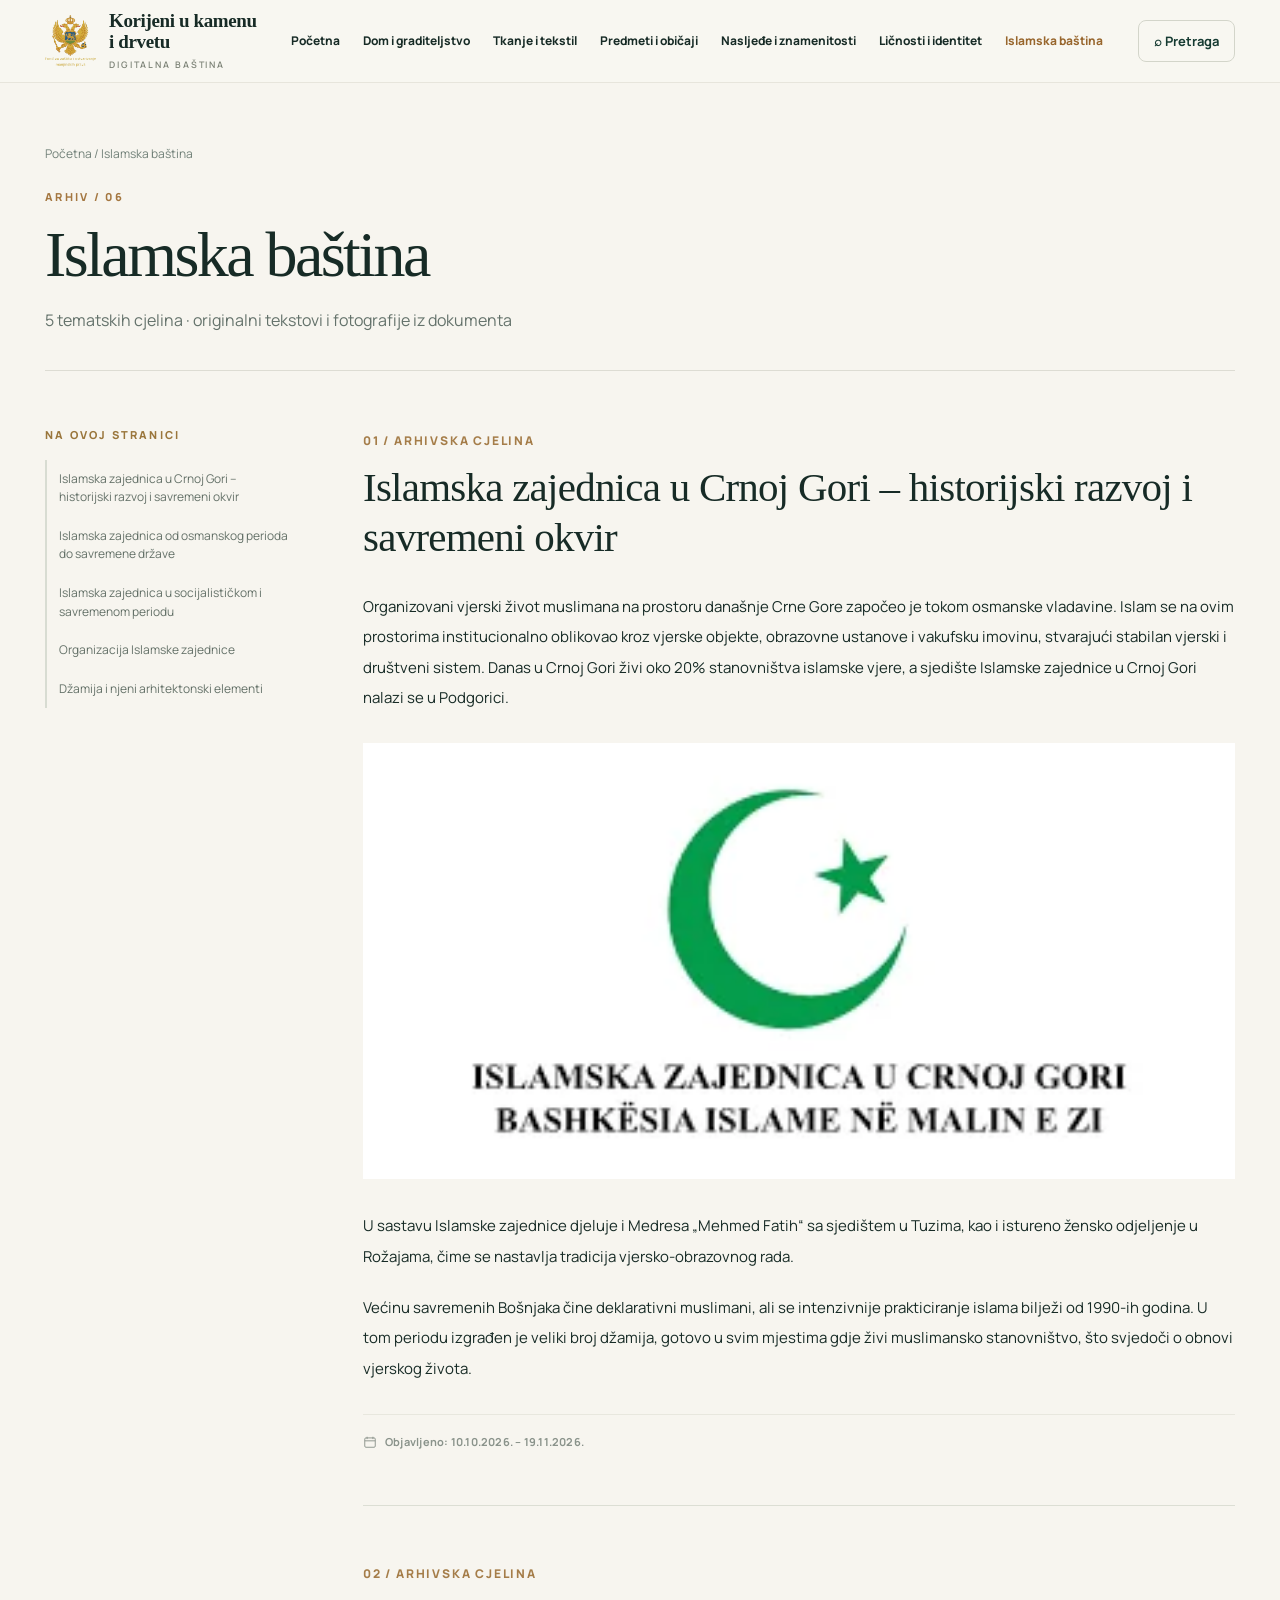
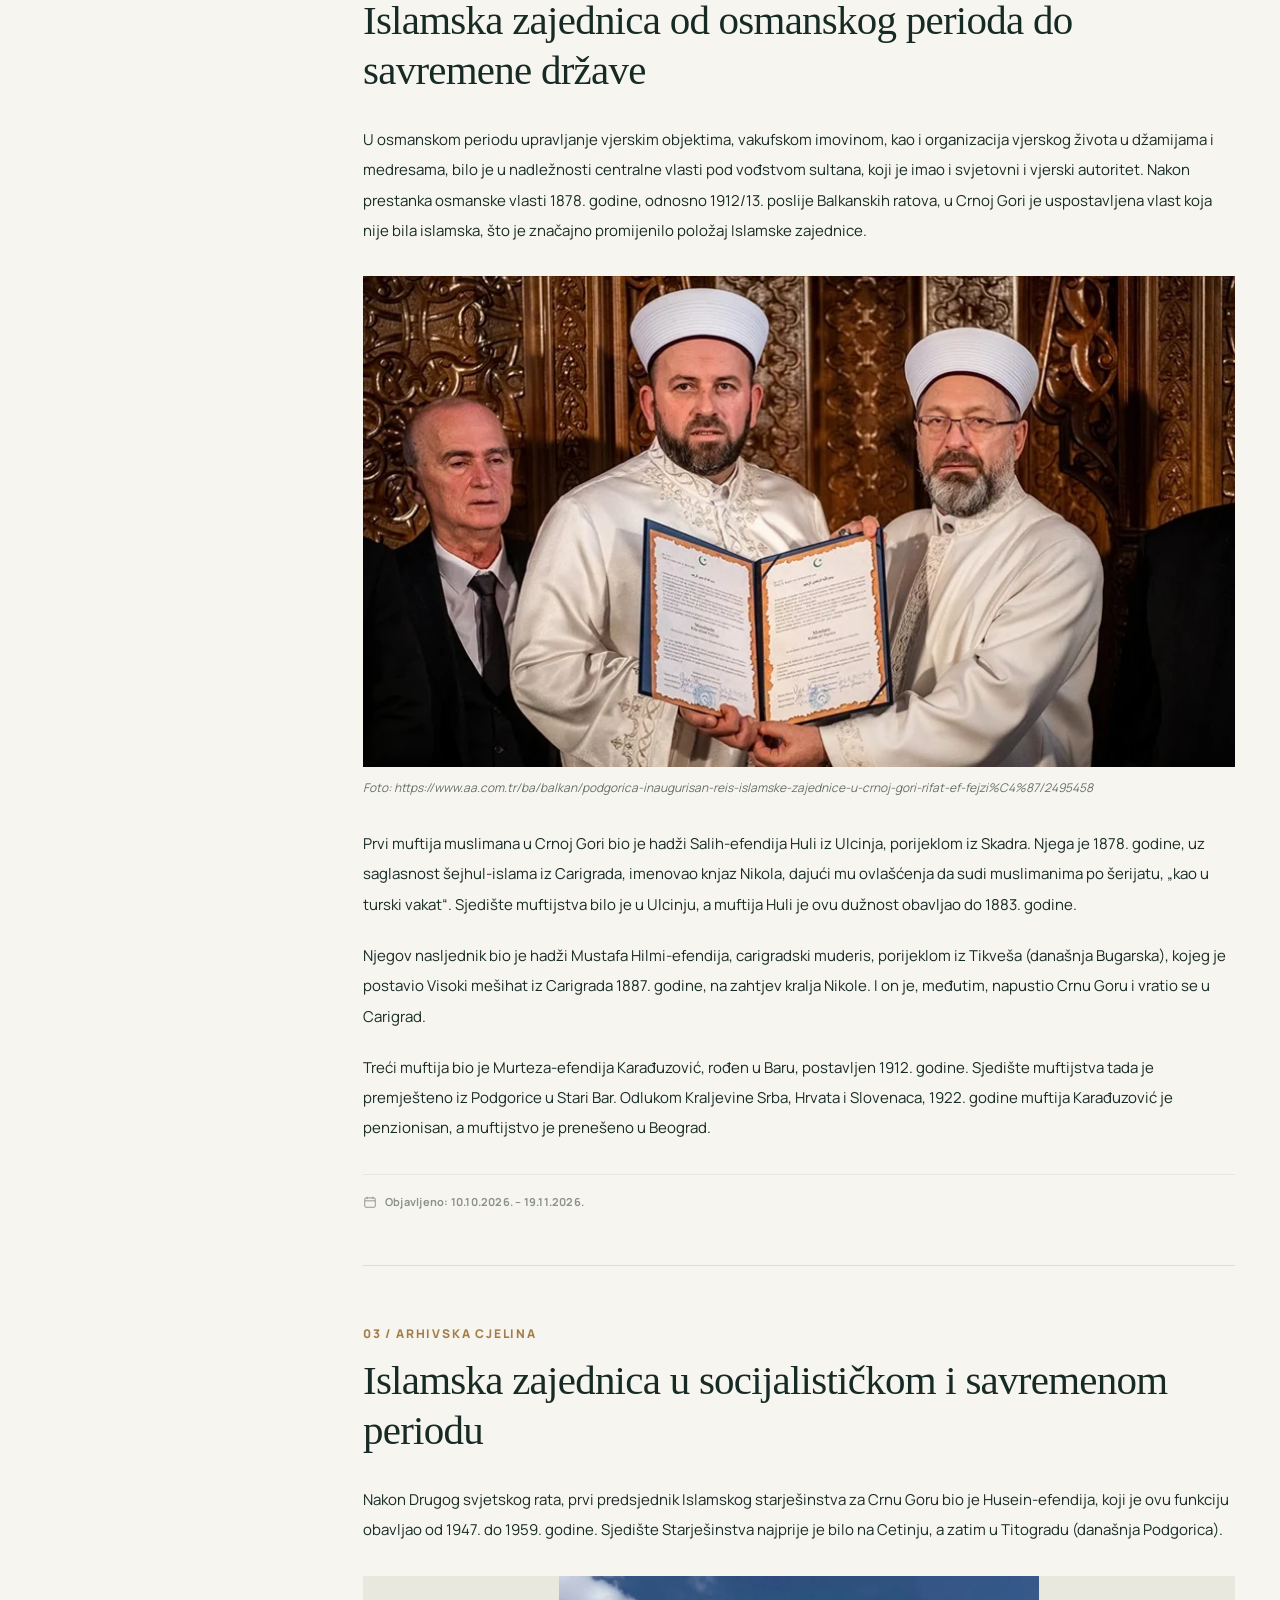
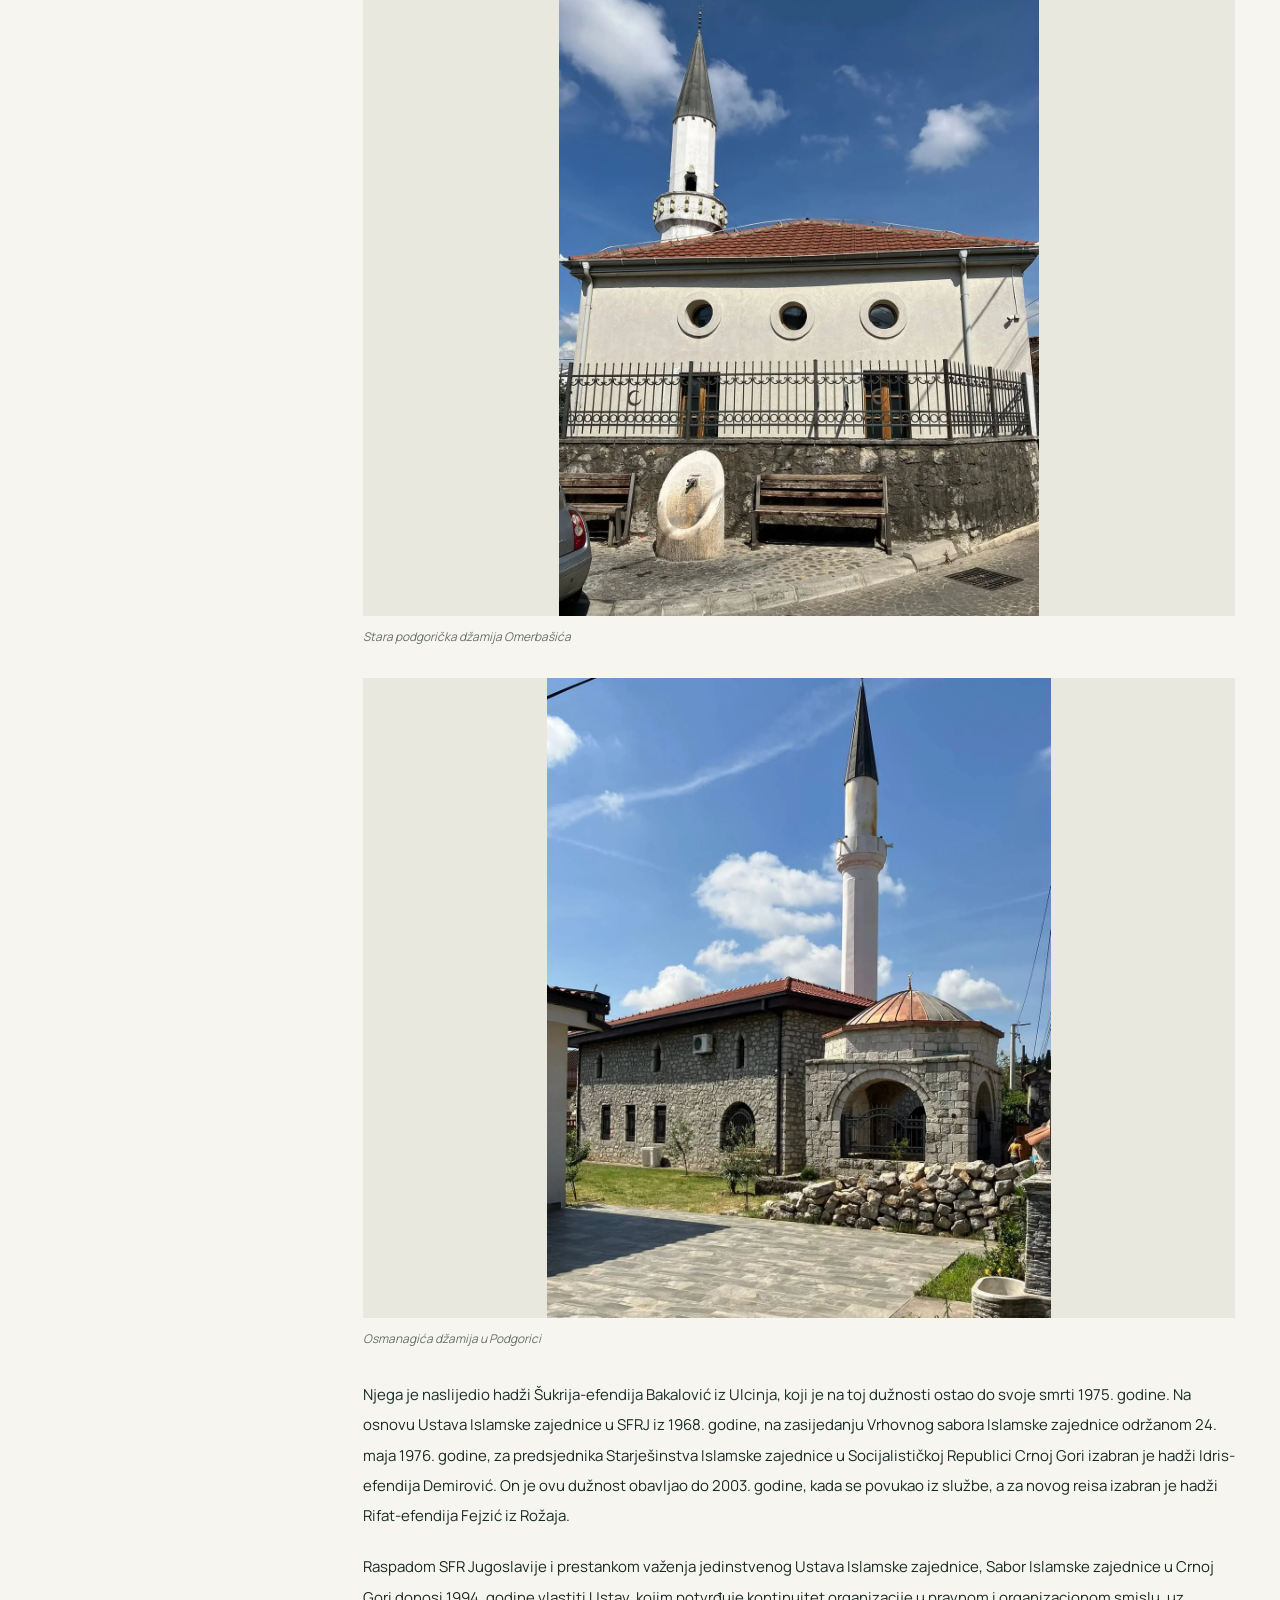
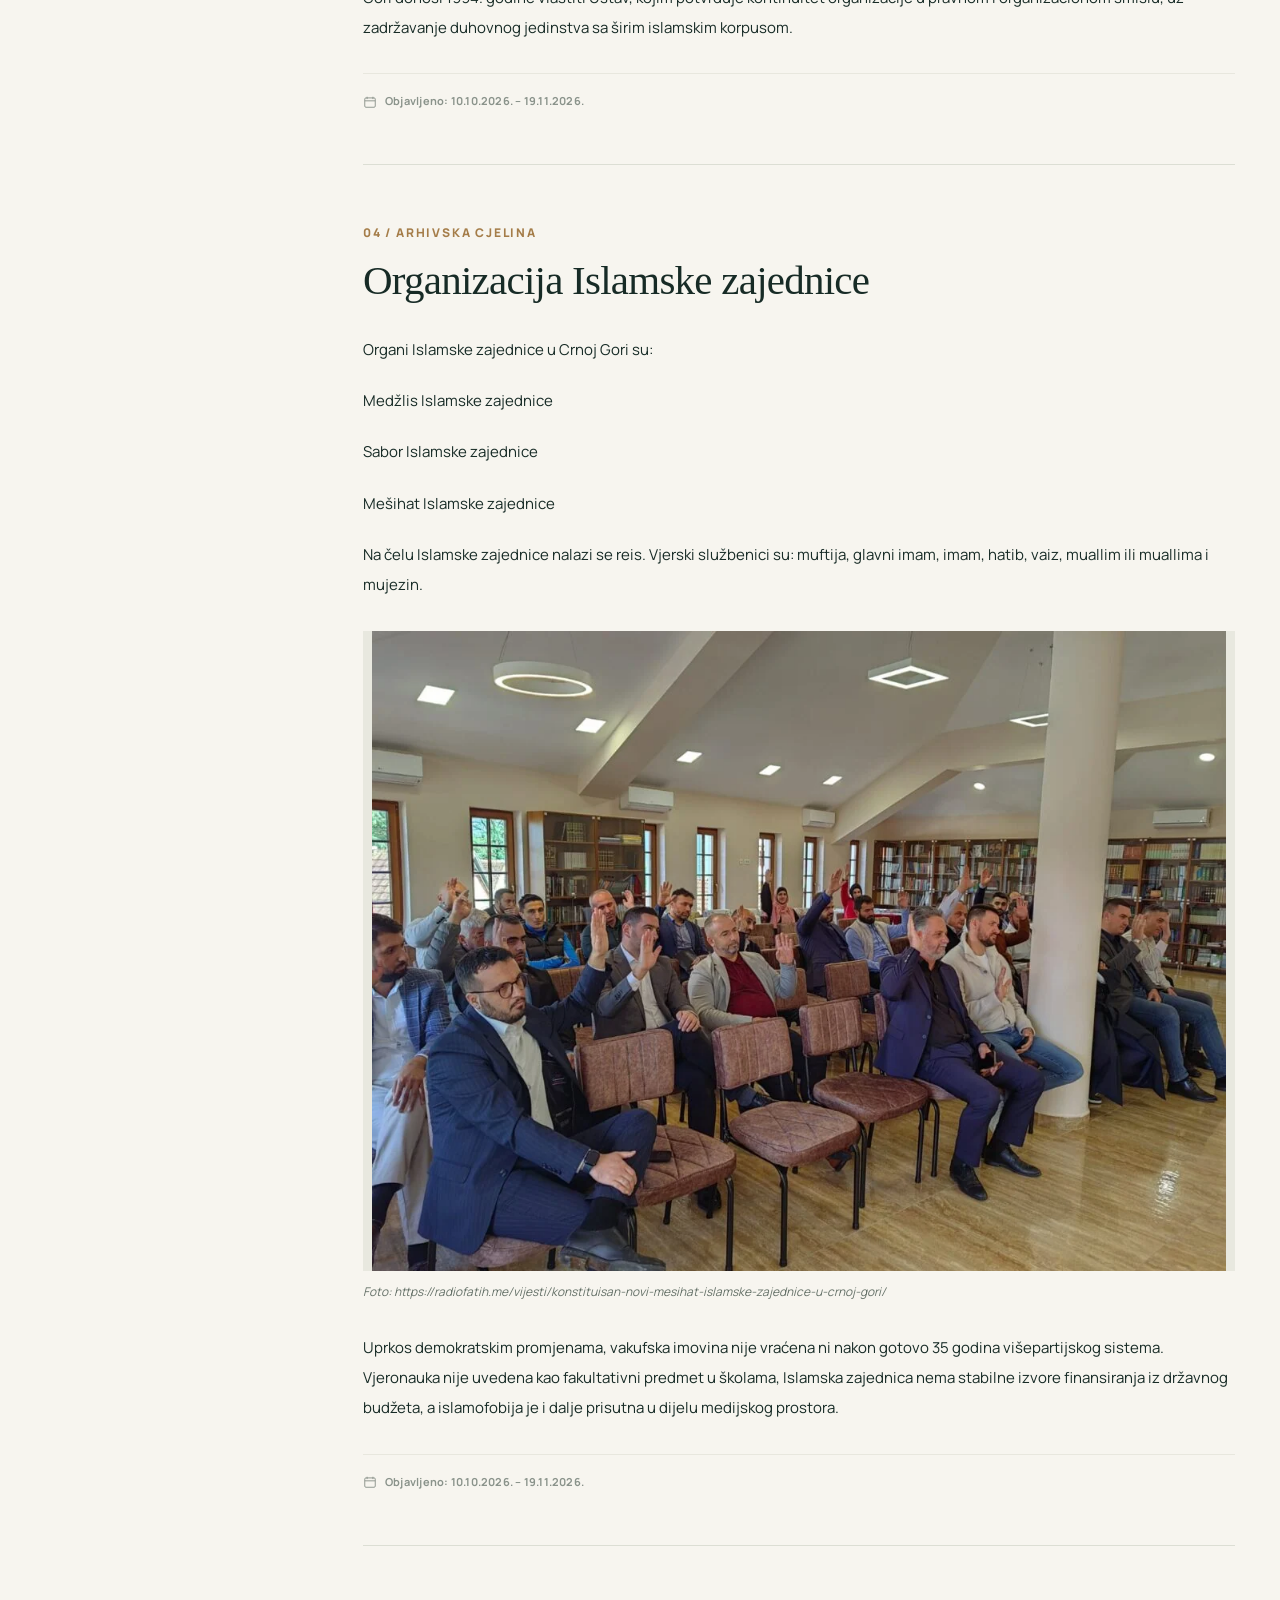
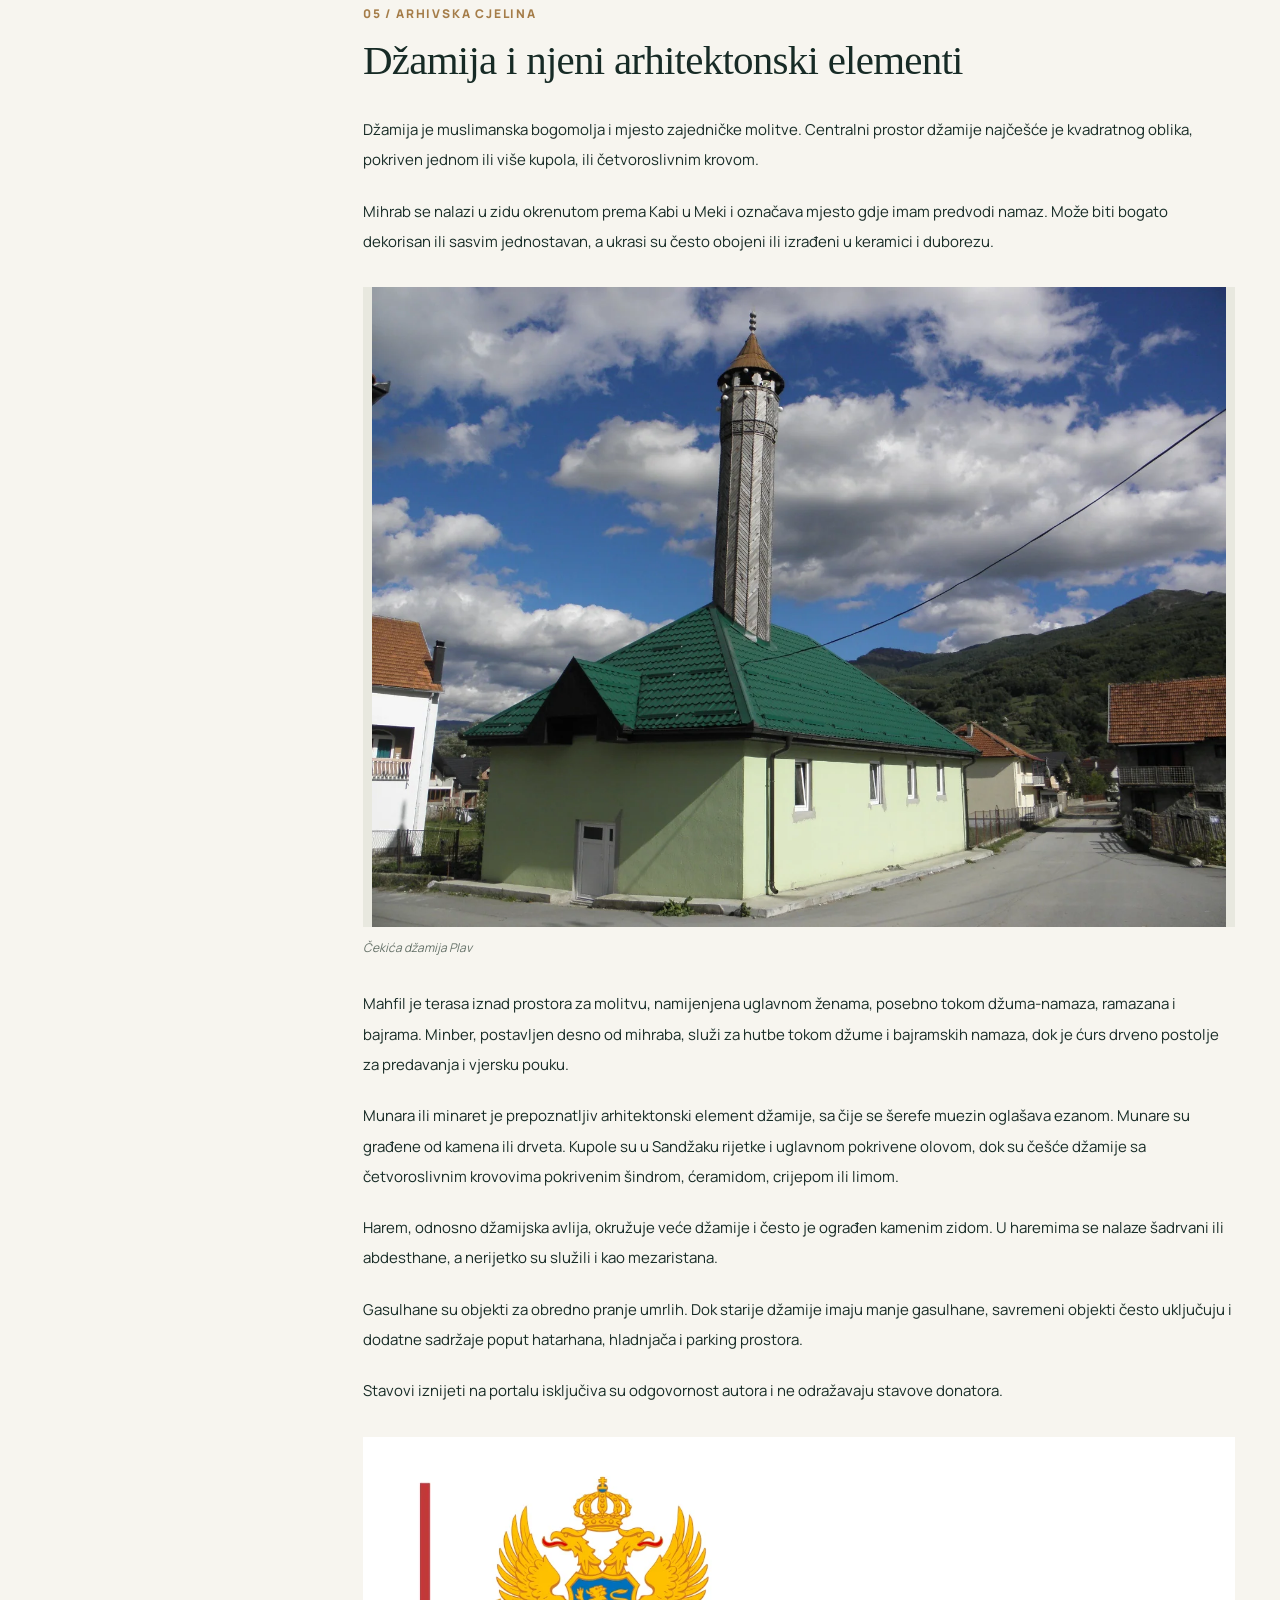
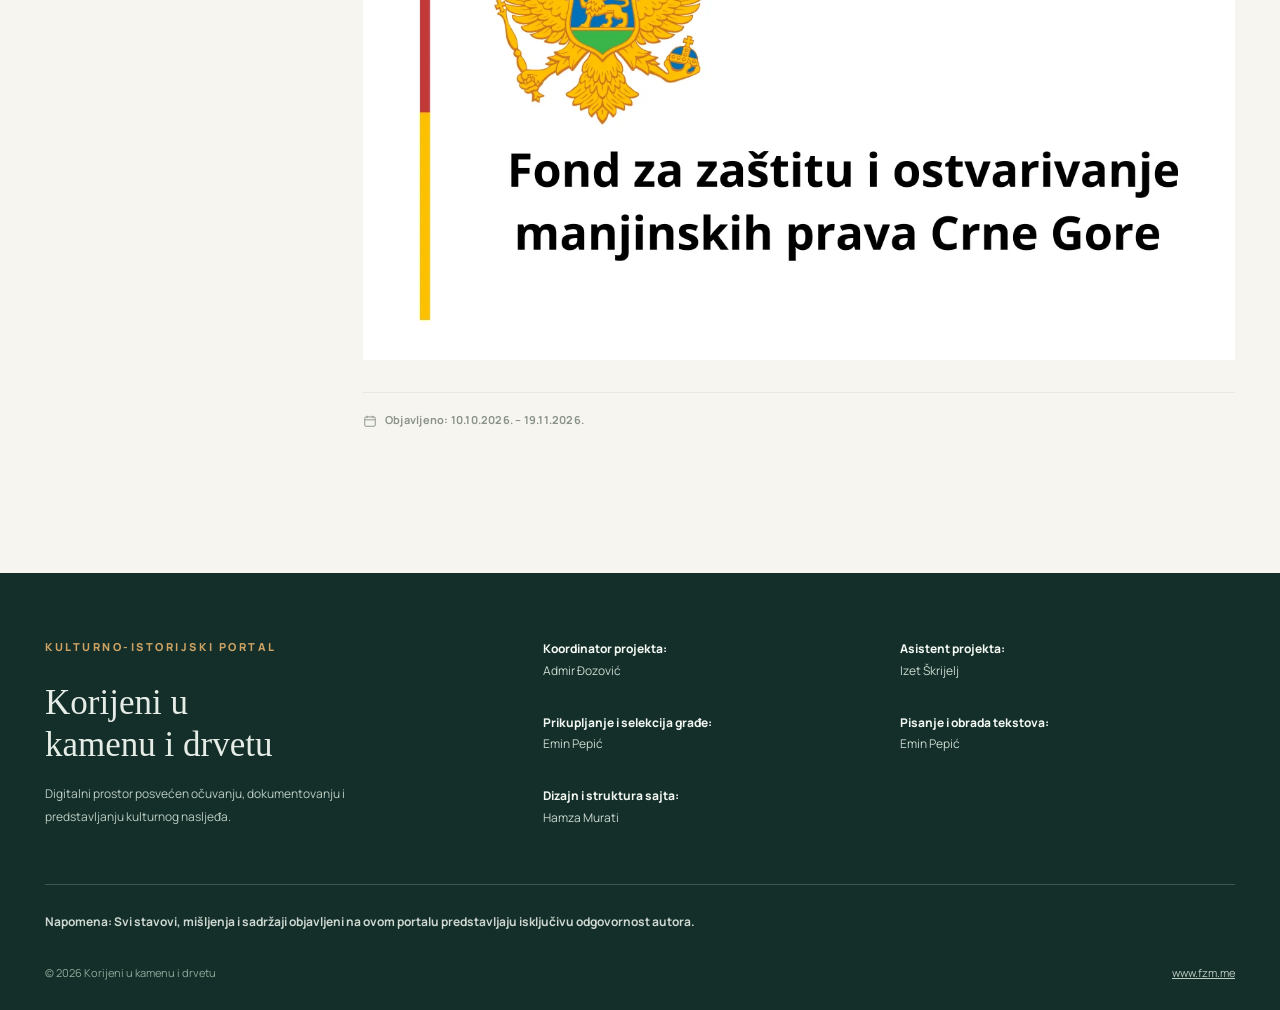
==== islamska-bastina.html @ f93236d7 "Add files via upload" ====
<!doctype html><html lang="bs"><head><meta charset="UTF-8"><meta name="viewport" content="width=device-width, initial-scale=1"><meta name="description" content="Istražite islamska baština kroz originalne arhivske zapise i fotografije."><meta name="theme-color" content="#163b32"><meta property="og:type" content="website"><meta property="og:title" content="Islamska baština | Korijeni u kamenu i drvetu"><meta property="og:description" content="Istražite islamska baština kroz originalne arhivske zapise i fotografije."><title>Islamska baština | Korijeni u kamenu i drvetu</title><link rel="icon" href="favicon.svg" type="image/svg+xml"><link rel="stylesheet" href="styles.css"><script defer src="data/content.js"></script><script defer src="app.js"></script></head><body data-page="islamska-bastina"><div id="app"></div><noscript><div class="noscript">Za prikaz ovog arhiva potrebno je omogućiti JavaScript. Svi izvorni tekstovi dostupni su i u datoteci data/content.json.</div></noscript></body></html>
---- styles.css ----
@import url('https://fonts.googleapis.com/css2?family=DM+Sans:wght@400;500;600;700&family=Manrope:wght@400;500;600;700;800&display=swap');
:root{--paper:#f7f5ef;--white:#fffefa;--ink:#172b26;--muted:#61716a;--line:#dddcd3;--forest:#163b32;--forest2:#244e42;--gold:#be8b48;--serif:Georgia,'Times New Roman',serif;--sans:'Manrope','DM Sans',system-ui,sans-serif}*{box-sizing:border-box}html{scroll-behavior:smooth;scroll-padding-top:100px}body{margin:0;color:var(--ink);font-family:var(--sans);background:var(--paper);line-height:1.72}button,input{font:inherit}a{color:inherit}a:focus-visible,button:focus-visible,input:focus-visible{outline:3px solid #d19e50;outline-offset:3px}.skip{position:absolute;left:-999px;top:0;background:white;padding:12px;z-index:999}.skip:focus{left:12px}.container{width:min(1190px,calc(100% - 48px));margin:auto}.site-header{position:sticky;top:0;z-index:40;background:#f8f7f1f2;backdrop-filter:blur(14px);border-bottom:1px solid #e7e5dc}.topbar{display:flex;gap:22px;align-items:center;justify-content:space-between;min-height:82px}.brand{display:flex;align-items:center;gap:13px;text-decoration:none;max-width:330px}.brand-icon{display:grid;place-items:center;width:46px;height:46px;border:1.5px solid var(--gold);border-radius:50%;color:var(--forest);font:32px var(--serif);flex-shrink:0}.brand-text{font-family:var(--serif);font-size:19px;line-height:1.1;font-weight:700;letter-spacing:-.02em}.brand-small{display:block;color:#7d8377;text-transform:uppercase;font:600 9px var(--sans);letter-spacing:.21em;margin-top:5px}.nav{display:flex;align-items:center;gap:23px}.nav a{text-decoration:none;font-size:12px;font-weight:750;white-space:nowrap;transition:color .2s}.nav a:hover,.nav a[aria-current=page]{color:#98662d}.actions{display:flex;align-items:center;gap:10px}.search-trigger,.menu-trigger{border:1px solid #d3d5ca;background:transparent;color:var(--forest);height:42px;border-radius:8px;padding:0 15px;cursor:pointer;font-size:13px;font-weight:700}.menu-trigger{display:none}.hero{position:relative;background:#17382f;color:white;overflow:hidden}.hero-image{position:absolute;inset:0;width:100%;height:100%;object-fit:cover;opacity:.31;filter:saturate(.68)}.hero:after{content:'';position:absolute;inset:0;background:linear-gradient(90deg,#17382feb 0%,#17382fd8 45%,#17382f38 100%)}.hero-inner{min-height:540px;position:relative;z-index:1;display:flex;align-items:center;padding:75px 0 90px}.hero-copy{max-width:690px}.eyebrow{font-size:11px;text-transform:uppercase;letter-spacing:.23em;font-weight:800;color:#cda263;display:block;margin-bottom:25px}.hero h1{font-family:var(--serif);font-weight:400;letter-spacing:-.04em;font-size:clamp(48px,6vw,86px);line-height:1.06;margin:0 0 23px}.hero p{max-width:595px;color:#e0e6dc;font-size:16px;line-height:1.9}.btn{display:inline-flex;align-items:center;gap:14px;background:#d9b078;color:#20382f;font-size:13px;font-weight:800;letter-spacing:.02em;padding:14px 23px;border-radius:4px;text-decoration:none;margin-top:20px;transition:transform .2s,background .2s}.btn:hover{transform:translateY(-2px);background:#efc58b}.section-header{display:flex;align-items:end;justify-content:space-between;gap:25px;margin-bottom:27px}.kicker{text-transform:uppercase;letter-spacing:.21em;font-size:11px;color:#a47741;font-weight:800;display:block;margin-bottom:12px}h2.display{font:400 clamp(30px,4vw,49px)/1.13 var(--serif);letter-spacing:-.025em;margin:0}.intro{padding:73px 0 35px}.intro p{max-width:770px;color:#57665e;margin:15px 0 0}.section-grid{display:grid;grid-template-columns:repeat(3,minmax(0,1fr));gap:24px;padding:14px 0 75px}.category-card{display:block;text-decoration:none;background:#fff;border:1px solid #e4e1d6;transition:transform .2s,box-shadow .2s;overflow:hidden}.category-card:hover{transform:translateY(-4px);box-shadow:0 15px 35px #183c2f16}.category-image{height:195px;width:100%;object-fit:cover;background:#e4e5dd}.category-body{padding:24px 23px 27px}.category-count{font-size:11px;text-transform:uppercase;letter-spacing:.14em;color:#9c773e;font-weight:700}.category-title{display:block;font:400 28px/1.16 var(--serif);margin:10px 0 18px}.category-link{font-size:12px;font-weight:800;color:var(--forest2)}.quote-strip{background:#e8e9df;padding:55px 0;border-top:1px solid #dedfd4}.quote-strip blockquote{font:italic 30px/1.45 var(--serif);margin:0;max-width:900px}.quote-strip small{display:block;margin-top:16px;color:#718079;font-size:12px}.page-heading{padding:61px 0 35px;border-bottom:1px solid var(--line)}.breadcrumb{font-size:12px;color:#718078;margin-bottom:23px}.breadcrumb a{text-decoration:none}.page-heading h1{font:400 clamp(40px,5vw,66px)/1.12 var(--serif);letter-spacing:-.04em;margin:0 0 17px}.page-heading p{color:#64726b;margin:0}.reading-layout{display:grid;grid-template-columns:255px minmax(0,1fr);gap:63px;padding-top:55px;padding-bottom:90px}.toc{align-self:start;position:sticky;top:120px}.toc-title{font-size:11px;text-transform:uppercase;letter-spacing:.2em;color:#9a763c;font-weight:800;margin-bottom:15px}.toc a{display:block;text-decoration:none;font-size:12px;line-height:1.55;padding:10px 12px;border-left:2px solid #d8dcd2;color:#647168}.toc a:hover{border-color:#a57b46;color:#173c32}.article-section{padding:0 0 53px;margin-bottom:53px;border-bottom:1px solid #dcded4}.article-section:last-child{margin-bottom:0;border:0}.article-index{color:#a57d49;font-size:12px;font-weight:800;letter-spacing:.15em}.article-section h2{font:400 clamp(30px,3.2vw,44px)/1.22 var(--serif);letter-spacing:-.018em;margin:10px 0 29px}.article-section p{font-size:15px;line-height:2.02;margin:0 0 21px;white-space:pre-wrap;overflow-wrap:anywhere}.article-section figure{margin:30px 0 32px}.archive-image{border:0;background:#ede9df;padding:0;display:block;cursor:zoom-in;width:100%;line-height:0}.archive-image img{width:100%;height:auto;max-height:640px;object-fit:contain;display:block;background:#e8e8df}.article-section figcaption{font-size:12px;color:#667269;margin-top:11px;line-height:1.6;font-style:italic}.publish-date{display:flex;align-items:center;gap:8px;color:#8a938b;font-size:11px;font-weight:700;letter-spacing:.02em;margin-top:30px;padding-top:18px;border-top:1px solid #e8e7de}.publish-date svg{width:14px;height:14px}.site-footer{background:#142f29;color:#e6ece6;padding:65px 0 27px}.footer-top{display:grid;grid-template-columns:1fr 1.6fr;gap:65px;padding-bottom:43px;border-bottom:1px solid #ffffff30}.footer-name{font:400 35px/1.2 var(--serif);margin:8px 0 17px}.footer-description{font-size:12px;color:#bbccc2;line-height:1.9;max-width:340px}.credits{display:grid;grid-template-columns:1fr 1fr;gap:18px 23px}.credit{font-size:12px;color:#cad8d0;line-height:1.8}.credit strong{display:block;font-weight:750;color:#f3f7f2}.footer-note{padding:26px 0 10px;font-size:12px;line-height:1.8;color:#d0d8d2}.footer-bottom{display:flex;justify-content:space-between;gap:15px;color:#8fa99a;font-size:11px;padding-top:22px}.footer-bottom a{color:#becdc3}.search-backdrop,.lightbox{position:fixed;inset:0;background:#0b1d19e8;z-index:90;display:none;align-items:flex-start;justify-content:center;padding:9vh 20px 20px}.search-backdrop.open,.lightbox.open{display:flex}.search-panel{width:min(760px,100%);background:#fcfaf5;border-radius:9px;max-height:82vh;display:flex;flex-direction:column;overflow:hidden;box-shadow:0 30px 80px #0004}.search-head{padding:25px 28px 16px;display:flex;align-items:center;justify-content:space-between}.search-head h2{font:400 28px var(--serif);margin:0}.close-btn{border:0;background:transparent;font-size:28px;cursor:pointer;color:inherit;padding:0 6px}.search-field{margin:0 28px 18px;padding:15px 17px;border:1px solid #cdd2c9;border-radius:4px;background:white;outline:none}.search-results{padding:0 28px 28px;overflow-y:auto}.search-result{display:block;text-decoration:none;padding:15px 0;border-top:1px solid #e6e4dd}.search-result b{display:block;font:400 20px var(--serif)}.search-result small{font-size:11px;color:#9b7439}.search-result p{margin:5px 0 0;font-size:12px;color:#68776c}.lightbox{align-items:center;flex-direction:column;padding:48px 20px;background:#06140ef5}.lightbox img{max-width:min(1400px,96vw);max-height:75vh;object-fit:contain}.lightbox-caption{color:#fff;max-width:850px;text-align:center;margin-top:14px;font:italic 14px var(--serif)}.lightbox .close-btn{position:absolute;right:25px;top:16px;color:#fff;font-size:38px}.lightbox-original{margin-top:13px;color:#e4d2b3;font-size:12px}.empty{padding:25px 0;font-size:13px;color:#6d776d}.archive-stats{display:flex;gap:40px;flex-wrap:wrap;margin-top:34px}.stat strong{font:400 32px var(--serif);display:block}.stat span{color:#8c9d91;text-transform:uppercase;letter-spacing:.13em;font-size:10px}.utilitybar{display:flex;justify-content:flex-end;margin-top:15px}.utilitybar button{border:1px solid #d5d7cb;padding:8px 12px;background:transparent;color:#57685e;cursor:pointer;font-size:11px}.noscript{padding:24px;background:#fff2d0;text-align:center}
@media(max-width:1080px){.nav{gap:11px}.nav a{font-size:11px}.brand{max-width:280px}.reading-layout{gap:35px;grid-template-columns:210px minmax(0,1fr)}}@media(max-width:880px){.menu-trigger{display:inline-block}.nav{display:none;position:absolute;top:82px;left:0;right:0;background:#f8f7f1;box-shadow:0 18px 22px #0002;padding:15px 24px 25px;flex-direction:column;align-items:stretch;gap:0}.nav.open{display:flex}.nav a{font-size:14px;padding:10px 0}.reading-layout{grid-template-columns:1fr}.toc{position:static;display:flex;flex-wrap:wrap;gap:6px}.toc-title{width:100%}.toc a{border:1px solid #d9dad0;border-radius:3px;padding:8px}.section-grid{grid-template-columns:repeat(2,minmax(0,1fr))}.footer-top{gap:28px}}@media(max-width:620px){.container{width:calc(100% - 36px)}.topbar{min-height:72px}.brand-icon{width:37px;height:37px;font-size:26px}.brand-text{font-size:16px}.brand-small{font-size:8px}.search-trigger{padding:0 10px;font-size:11px}.menu-trigger{padding:0 10px}.nav{top:72px}.hero-inner{min-height:490px;padding:58px 0}.hero h1{font-size:54px}.hero p{font-size:14px}.intro{padding-top:50px}.section-grid{grid-template-columns:1fr;gap:17px;padding-bottom:55px}.category-image{height:220px}.footer-top{grid-template-columns:1fr;gap:23px}.credits{grid-template-columns:1fr}.page-heading{padding:45px 0 28px}.reading-layout{padding-top:35px}.article-section h2{font-size:32px}.article-section p{font-size:14px}.quote-strip blockquote{font-size:23px}.footer-bottom{flex-direction:column}.archive-stats{gap:25px}}@media(prefers-reduced-motion:reduce){html{scroll-behavior:auto}*,*:before,*:after{transition:none!important;animation:none!important}}

/* Originalni logotip Fonda: zadrzan izvorni odnos dimenzija 200:215. */
.brand-logo{display:block;width:51px;height:auto;aspect-ratio:200/215;object-fit:contain;flex-shrink:0}
@media(max-width:620px){.brand-logo{width:39px}.brand{gap:9px}.brand-text{font-size:15px}}
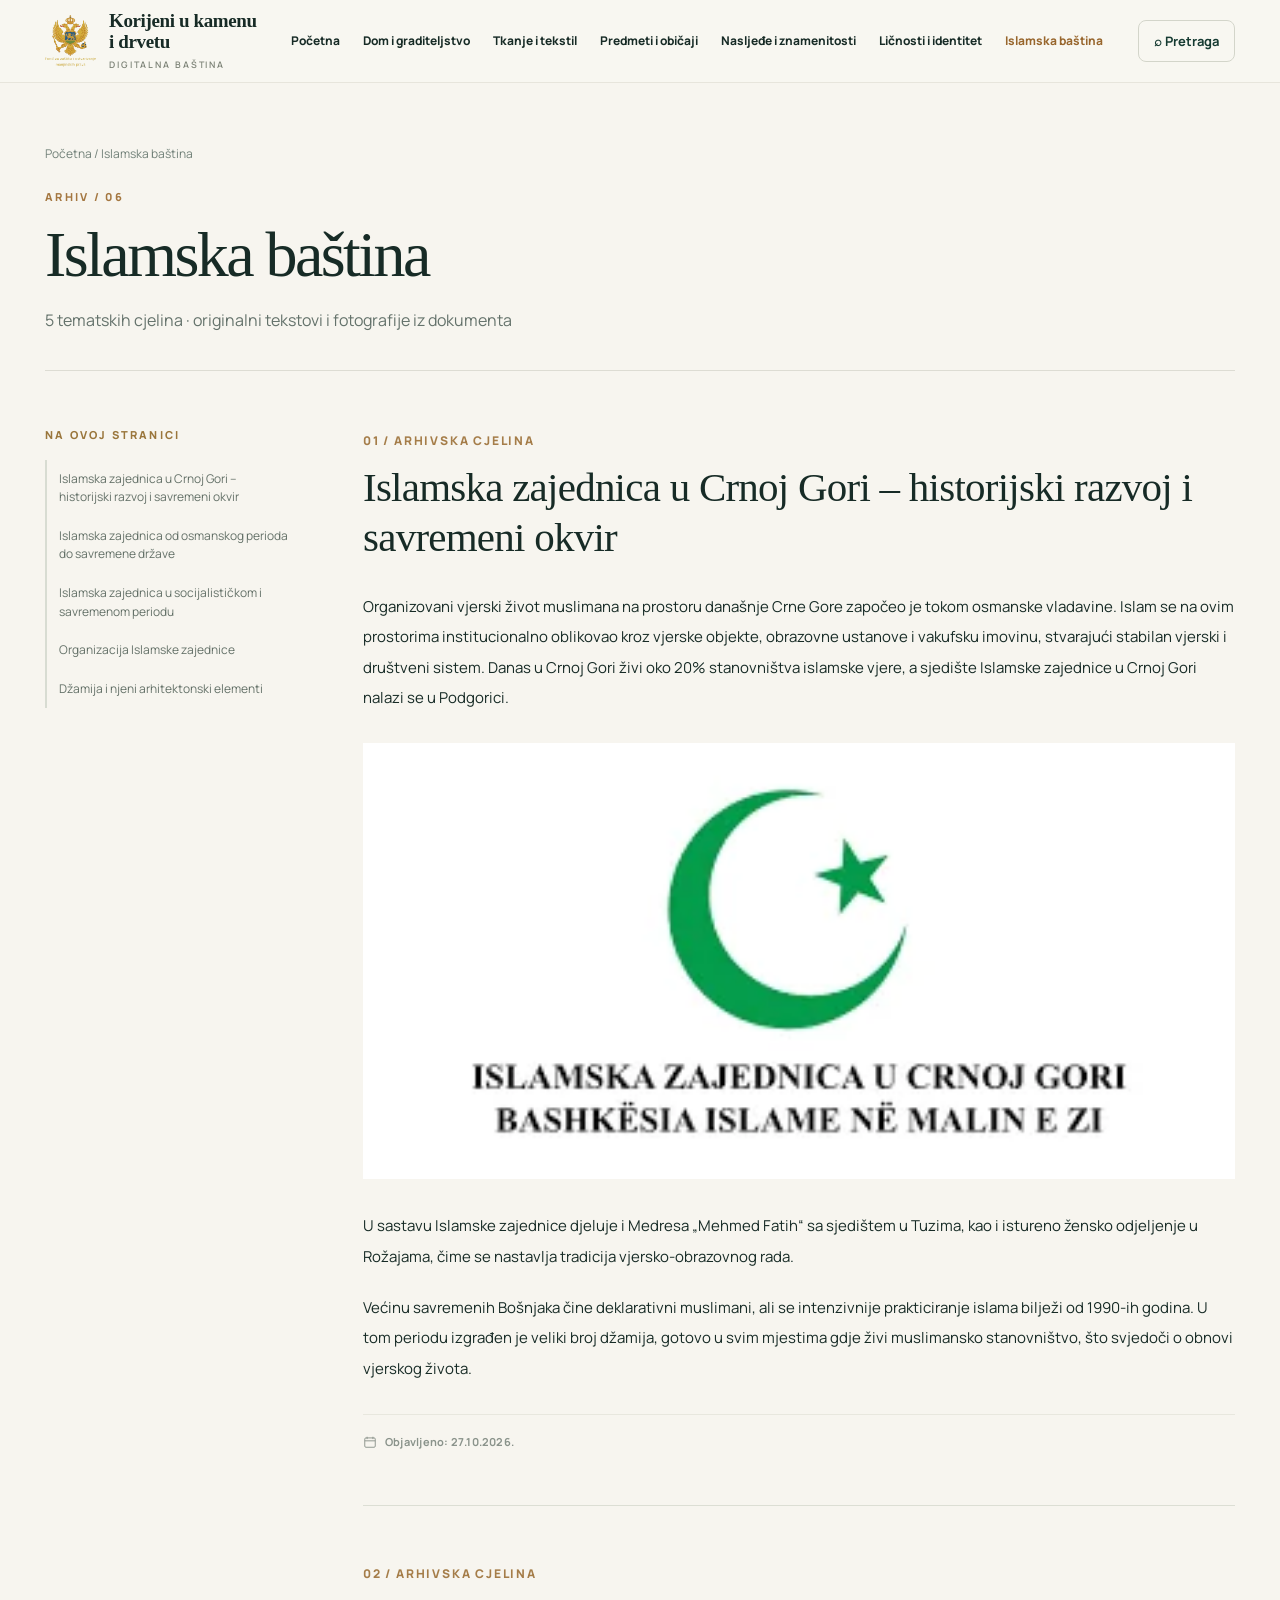
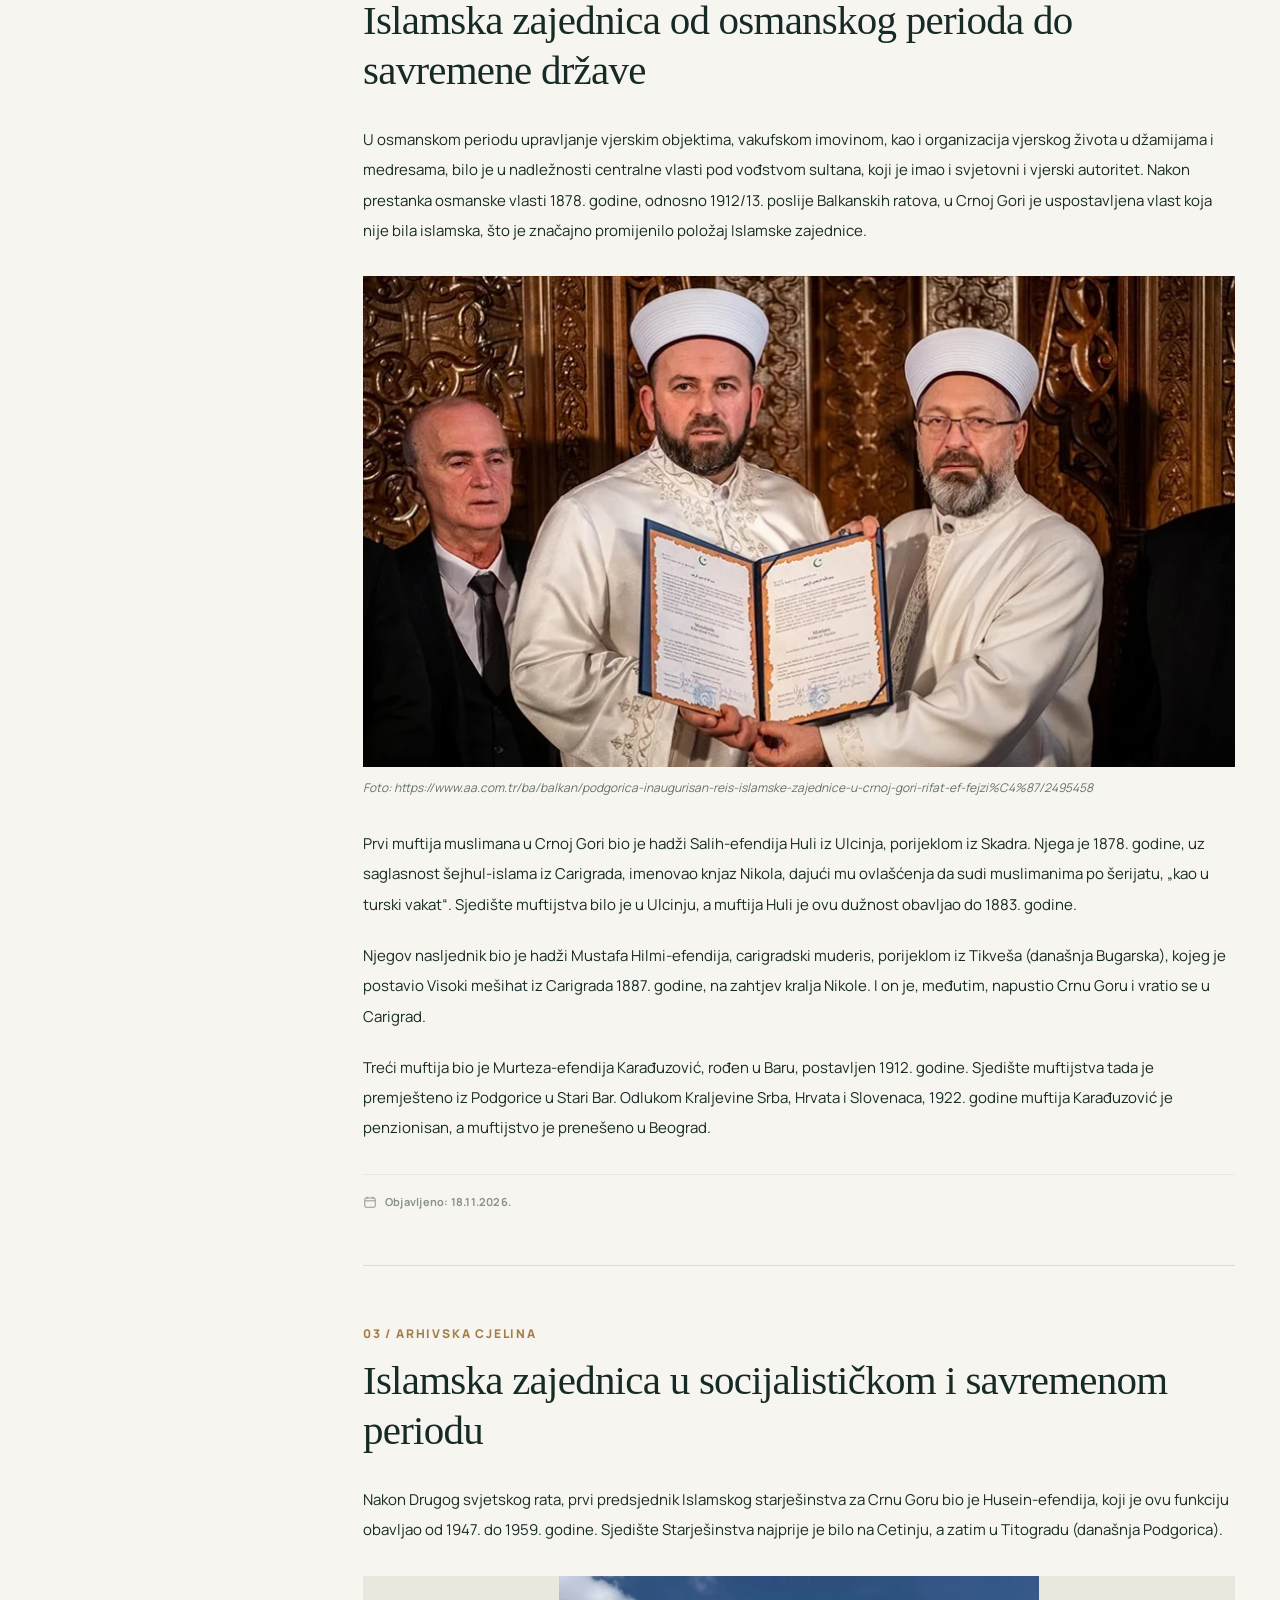
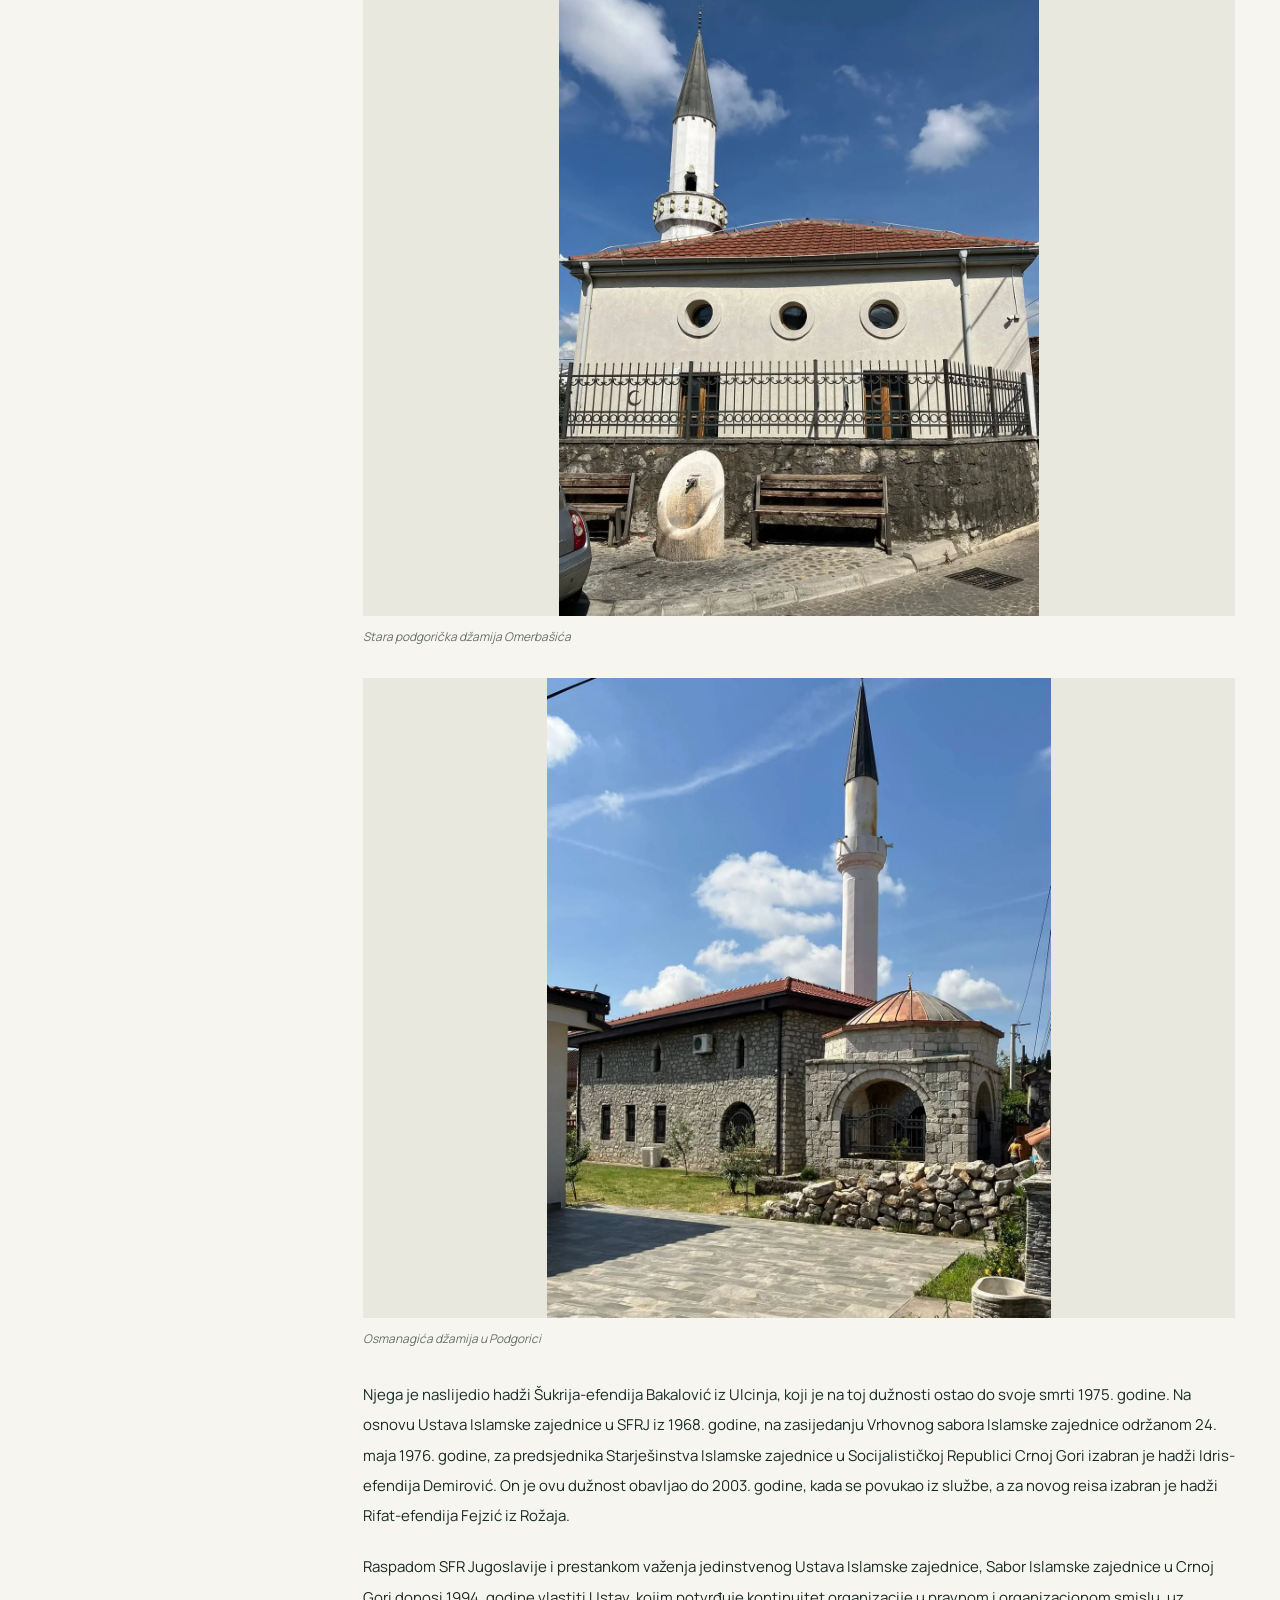
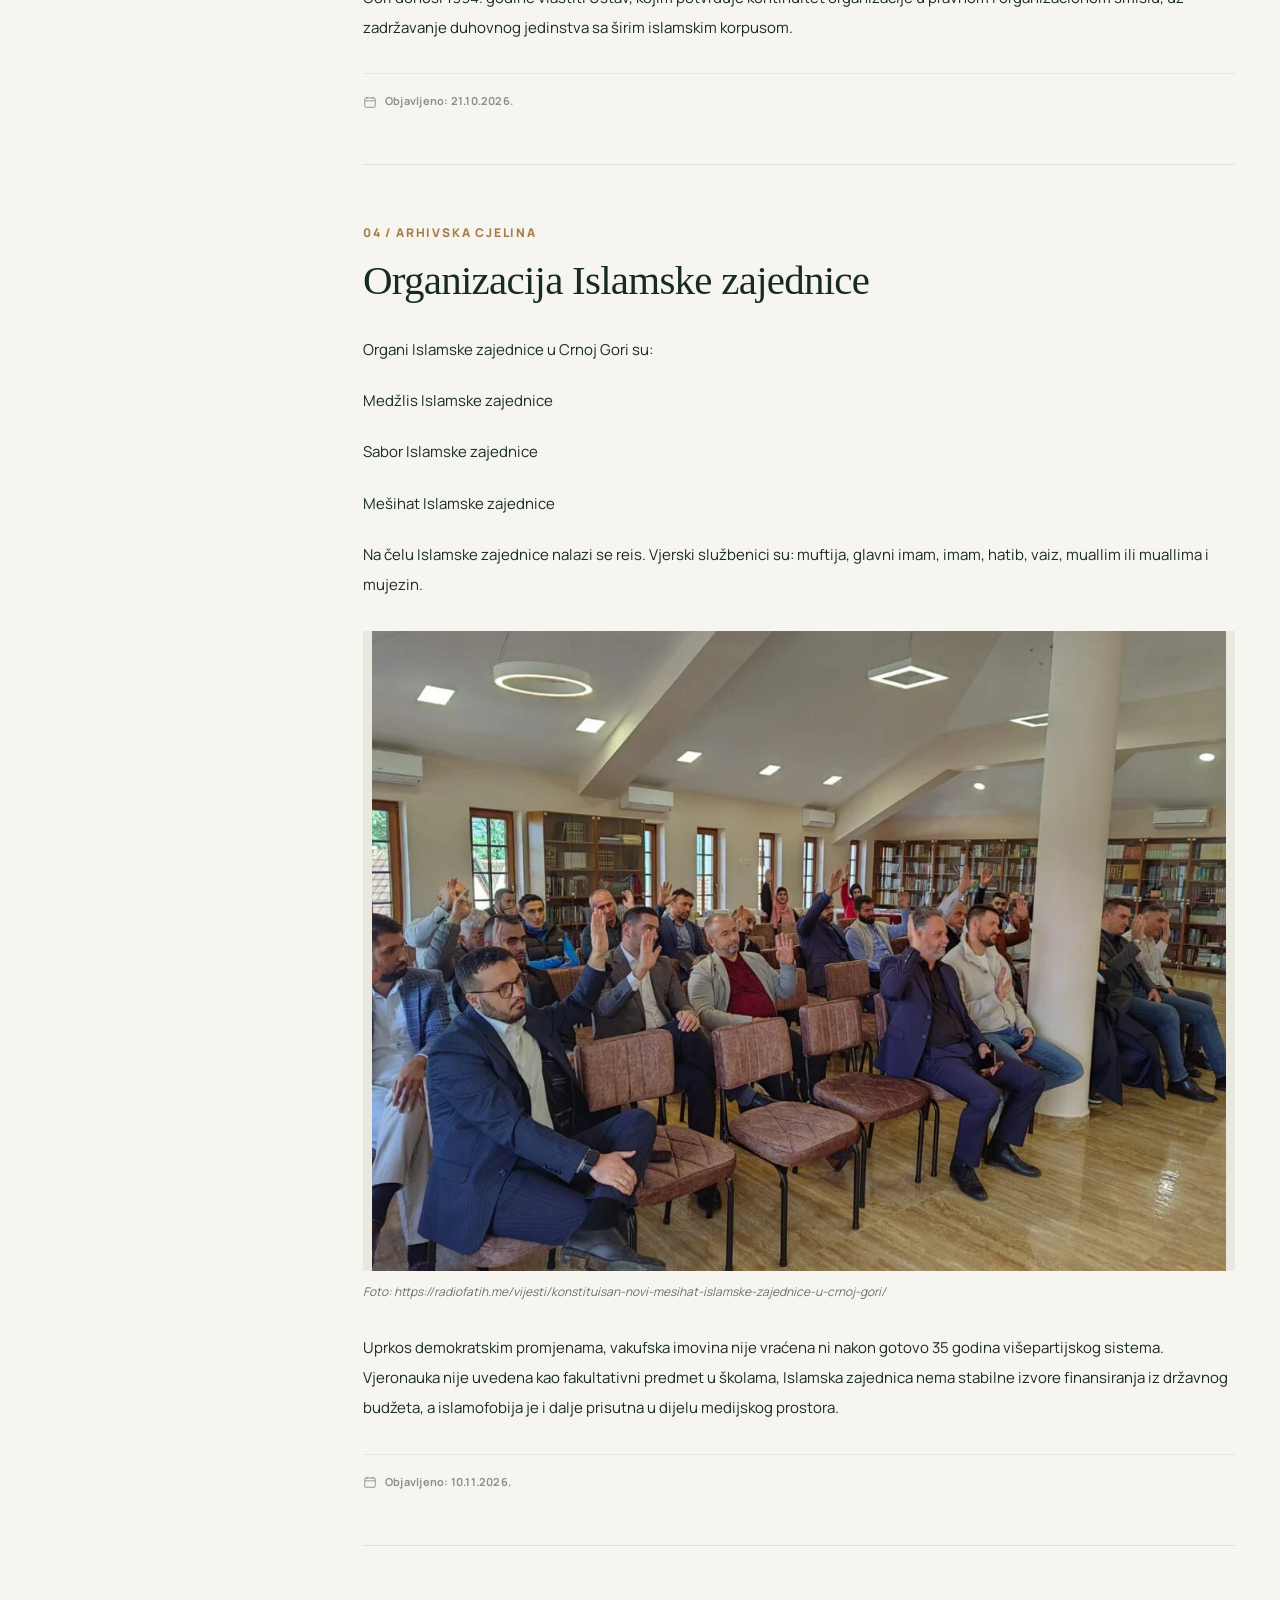
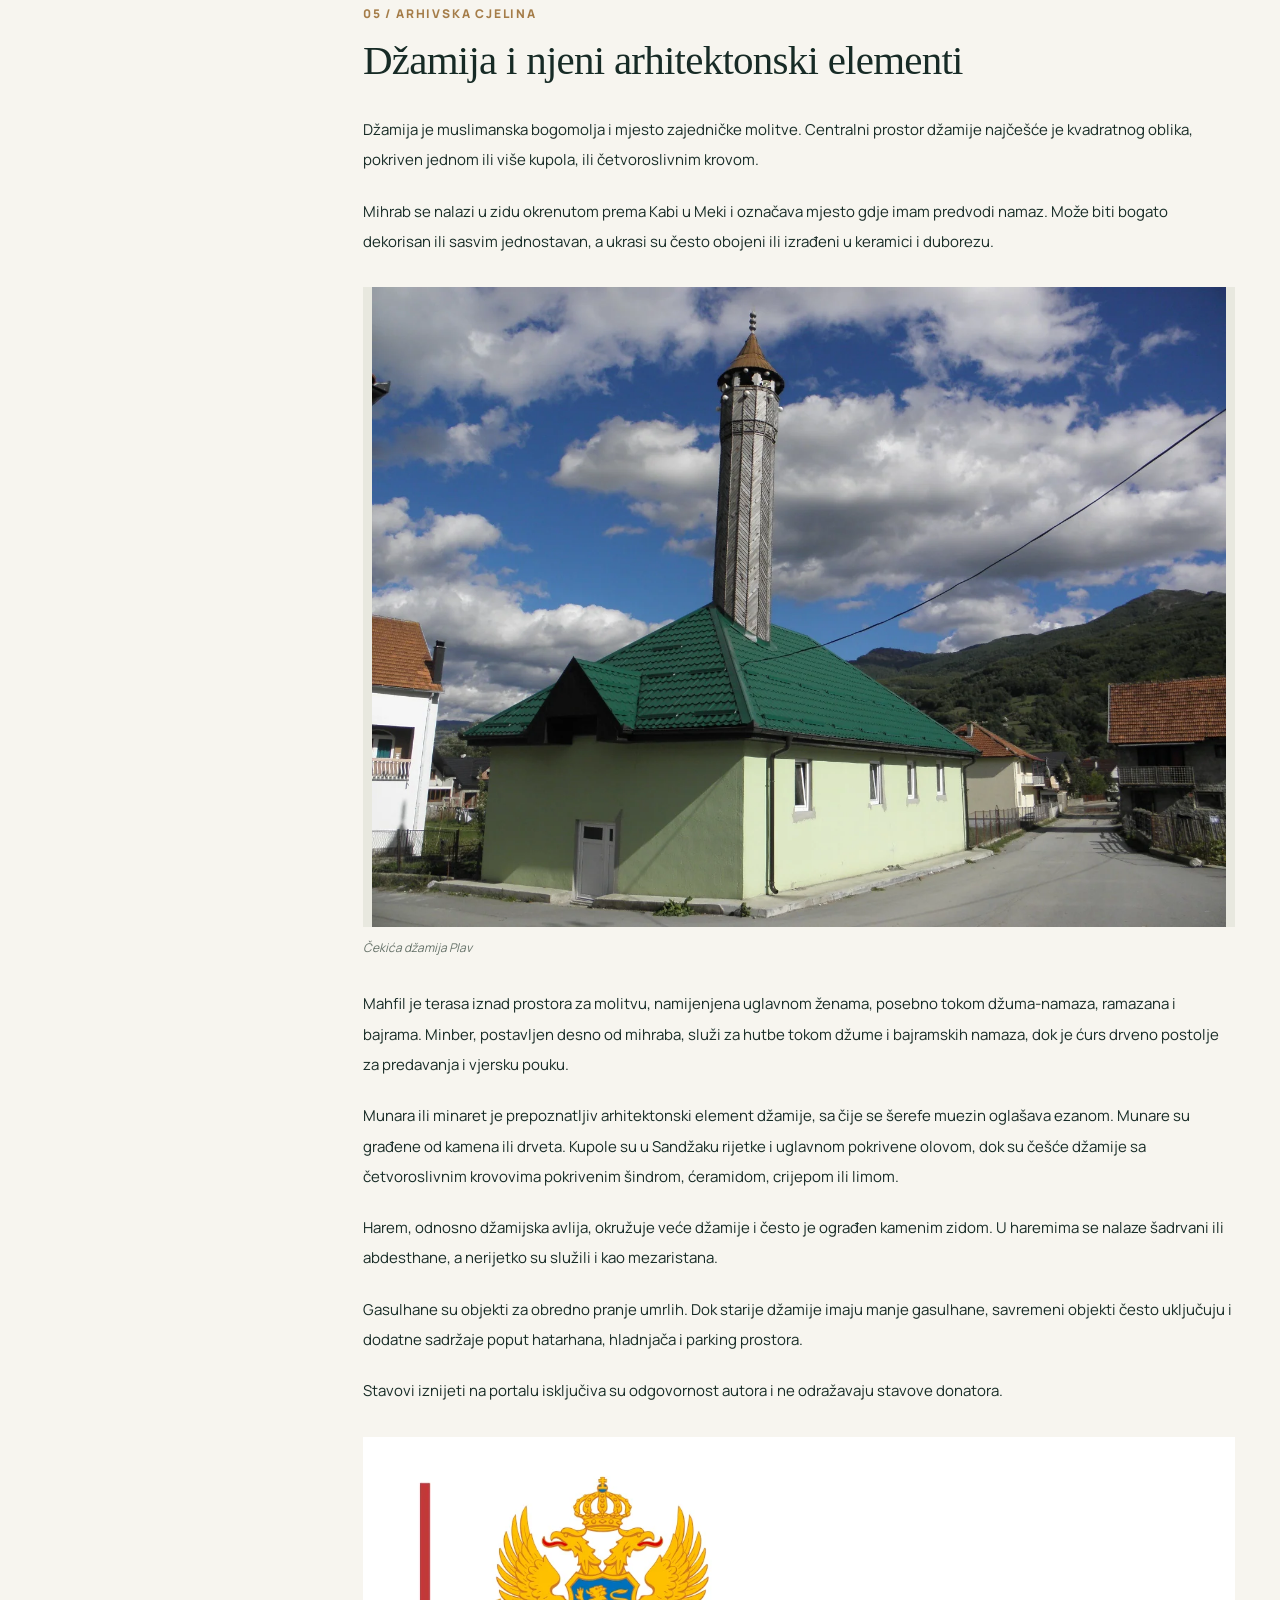
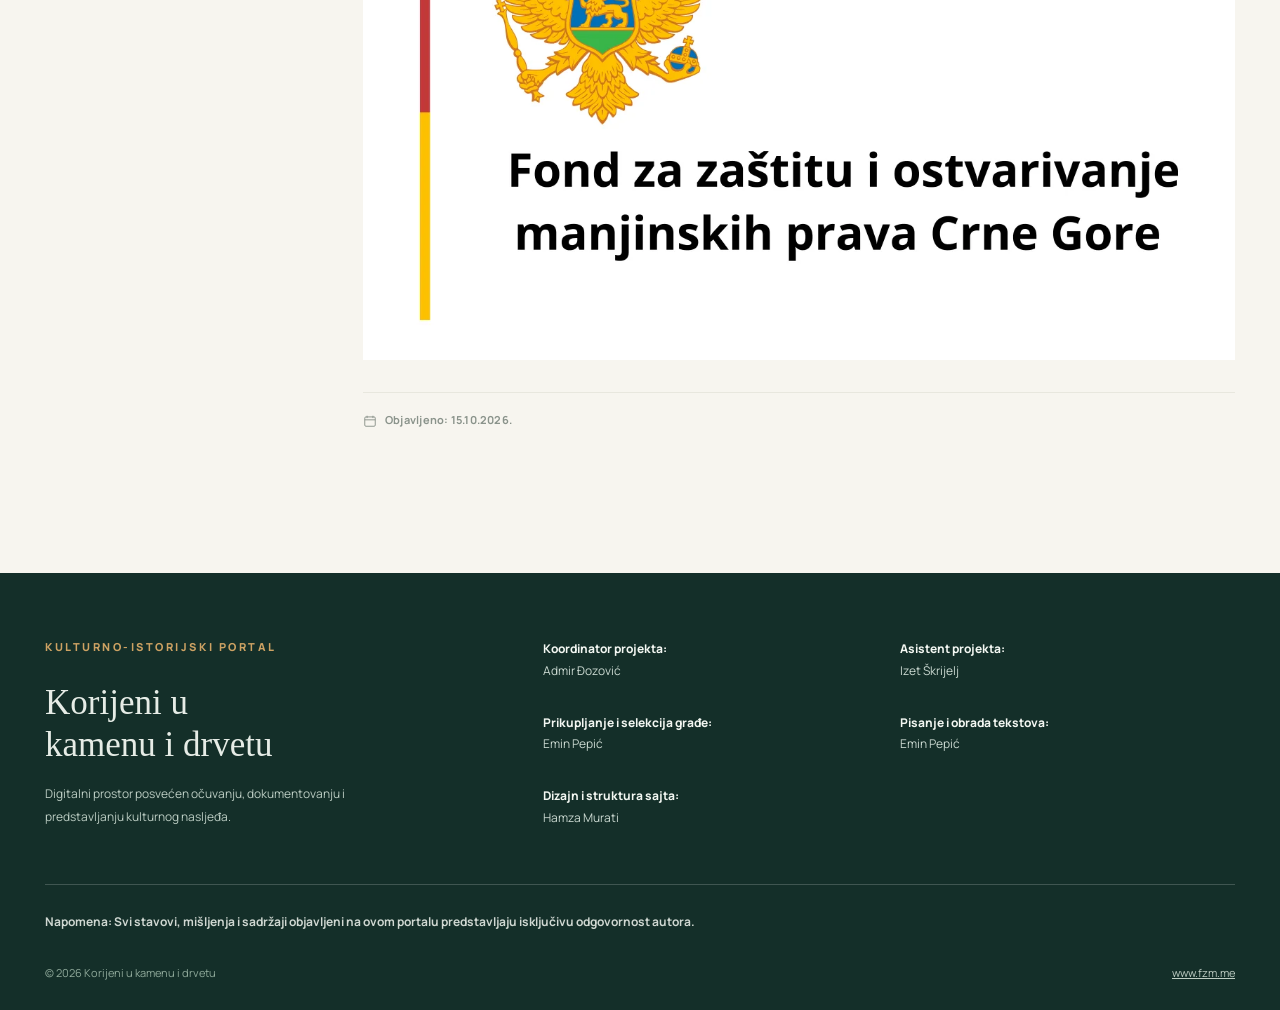
==== commit fc7a2ca6: "Add files via upload" ====
--- a/islamska-bastina.html
+++ b/islamska-bastina.html
@@ -1 +1,14 @@
-<!doctype html><html lang="bs"><head><meta charset="UTF-8"><meta name="viewport" content="width=device-width, initial-scale=1"><meta name="description" content="Istražite islamska baština kroz originalne arhivske zapise i fotografije."><meta name="theme-color" content="#163b32"><meta property="og:type" content="website"><meta property="og:title" content="Islamska baština | Korijeni u kamenu i drvetu"><meta property="og:description" content="Istražite islamska baština kroz originalne arhivske zapise i fotografije."><title>Islamska baština | Korijeni u kamenu i drvetu</title><link rel="icon" href="favicon.svg" type="image/svg+xml"><link rel="stylesheet" href="styles.css"><script defer src="data/content.js"></script><script defer src="app.js"></script></head><body data-page="islamska-bastina"><div id="app"></div><noscript><div class="noscript">Za prikaz ovog arhiva potrebno je omogućiti JavaScript. Svi izvorni tekstovi dostupni su i u datoteci data/content.json.</div></noscript></body></html>+<!doctype html><html lang="bs"><head><meta charset="UTF-8"><meta name="viewport" content="width=device-width, initial-scale=1"><meta name="description" content="Istražite islamska baština kroz originalne arhivske zapise i fotografije."><meta name="theme-color" content="#163b32"><meta property="og:type" content="website"><meta property="og:title" content="Islamska baština | Korijeni u kamenu i drvetu"><meta property="og:description" content="Istražite islamska baština kroz originalne arhivske zapise i fotografije."><title>Islamska baština | Korijeni u kamenu i drvetu</title><link rel="icon" href="favicon.svg" type="image/svg+xml"><link rel="stylesheet" href="styles.css"><script defer src="data/content.js"></script><script defer src="app.js"></script></head><body data-page="islamska-bastina"><div id="app"></div><noscript><div class="noscript">Za prikaz ovog arhiva potrebno je omogućiti JavaScript. Svi izvorni tekstovi dostupni su i u datoteci data/content.json.</div></noscript><script>
+/* Fiksni datumi sekcija, različiti za svaku tematsku cjelinu. */
+document.addEventListener('DOMContentLoaded', function () {
+  const dates = ["31.10.2026.", "05.11.2026.", "12.10.2026.", "22.10.2026.", "17.11.2026.", "14.10.2026.", "28.10.2026.", "20.10.2026.", "07.11.2026.", "12.11.2026.", "10.10.2026.", "19.11.2026.", "25.10.2026.", "16.10.2026.", "09.11.2026.", "02.11.2026.", "23.10.2026.", "15.11.2026.", "18.10.2026.", "30.10.2026.", "13.11.2026.", "13.10.2026.", "04.11.2026.", "27.10.2026.", "18.11.2026.", "21.10.2026.", "10.11.2026.", "15.10.2026."];
+  const sections = (window.PORTAL_DATA && window.PORTAL_DATA.sections) || [];
+  document.querySelectorAll('.article-section').forEach(function (element) {
+    const index = sections.findIndex(function (section) { return section.id === element.id; });
+    const label = element.querySelector('.publish-date span');
+    if (label && index >= 0 && dates[index]) {
+      label.textContent = 'Objavljeno: ' + dates[index];
+    }
+  });
+});
+</script></body></html>
